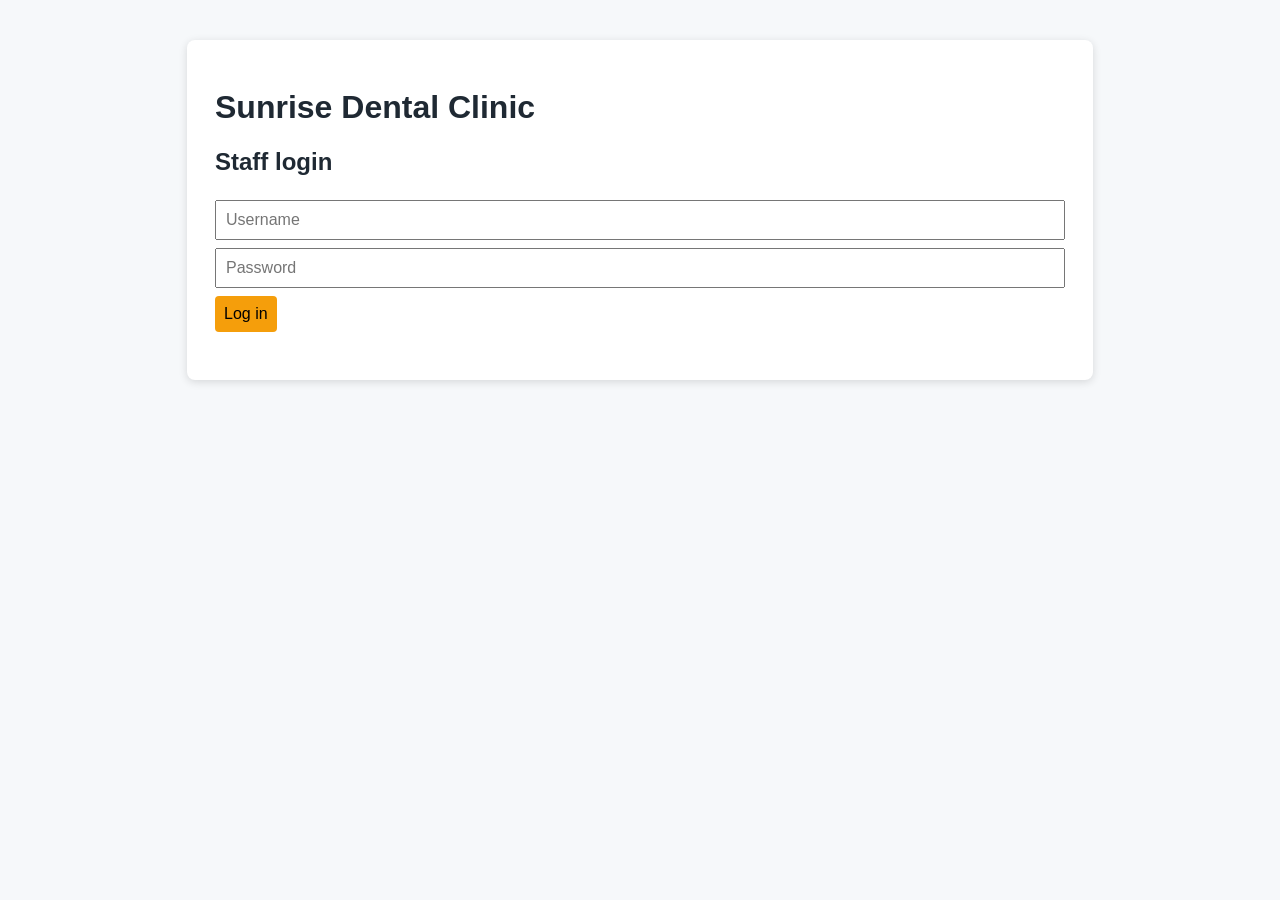
==== src/main/webapp/index.html @ 43057bb0 "Add appointment search to staff page" ====
<!DOCTYPE html><html lang="en"><head><meta charset="UTF-8"><meta name="viewport" content="width=device-width,initial-scale=1"><title>Sunrise Dental Clinic</title><link rel="stylesheet" href="assets/style.css"></head><body><main><h1>Sunrise Dental Clinic</h1><section id="login"><h2>Staff login</h2><form id="loginForm"><input name="username" placeholder="Username" required><input name="password" type="password" placeholder="Password" required><button>Log in</button></form><p id="loginError" class="error"></p></section><section id="app" class="hidden"><p>Signed in as <strong id="staff"></strong> · <button id="logout" class="no-print">Logout</button> · <a href="help.html">Help</a></p><h2>Register appointment</h2><form id="appointmentForm"><input name="patientName" placeholder="Patient name" required><input name="address" placeholder="Address" required><input name="contactNumber" placeholder="Contact number" required><select name="dentistId" id="dentistId" required><option value="">Select a dentist</option></select><select name="treatmentId" id="treatmentId" required><option value="">Select a treatment</option></select><input name="appointmentDate" type="date" required><input name="appointmentTime" type="time" required><button>Save appointment</button></form><p id="message" class="error"></p><section class="catalogue"><h2>Doctors and treatments</h2><form id="dentistForm"><label>Add doctor<input name="fullName" placeholder="Doctor name" required></label><button>Add doctor</button></form><form id="treatmentForm"><label>Add treatment<input name="name" placeholder="Treatment name" required></label><label>Price (Rs.)<input name="price" type="number" min="0" step="0.01" required></label><button>Add treatment</button></form><p id="catalogueMessage" class="error"></p></section><section class="search"><h2>Find appointment</h2><form id="searchForm"><input name="appointmentNumber" placeholder="Appointment number" required><button>Search</button></form><div id="searchResult" class="hidden"></div><p id="searchMessage" class="error"></p></section><h2>Appointments</h2><button id="load">Refresh list</button><table><thead><tr><th>No.</th><th>Patient</th><th>Dentist</th><th>Date/time</th><th>Status</th></tr></thead><tbody id="rows"></tbody></table></section></main><script src="assets/app.js"></script></body></html>
---- src/main/webapp/assets/style.css ----
body{font-family:Arial,sans-serif;background:#f6f8fa;color:#1f2933;margin:0}main{max-width:850px;margin:40px auto;background:#fff;padding:28px;border-radius:8px;box-shadow:0 2px 8px #0002}input,select,button{padding:9px;margin:4px 0;font:inherit}input,select{width:100%;box-sizing:border-box}button{background:#f59e0b;border:0;border-radius:4px;cursor:pointer}table{width:100%;border-collapse:collapse;margin-top:16px}td,th{padding:8px;border-bottom:1px solid #ddd;text-align:left}.hidden{display:none}.error{color:#b91c1c}.catalogue,.search{margin-top:28px;padding-top:12px;border-top:1px solid #ddd}.catalogue form{margin:12px 0}.catalogue label{display:block}#searchResult{background:#f6f8fa;border-radius:4px;margin-top:12px;padding:1px 14px}.receipt{max-width:500px}@media print{button,a,.no-print{display:none}main{box-shadow:none;margin:0}}
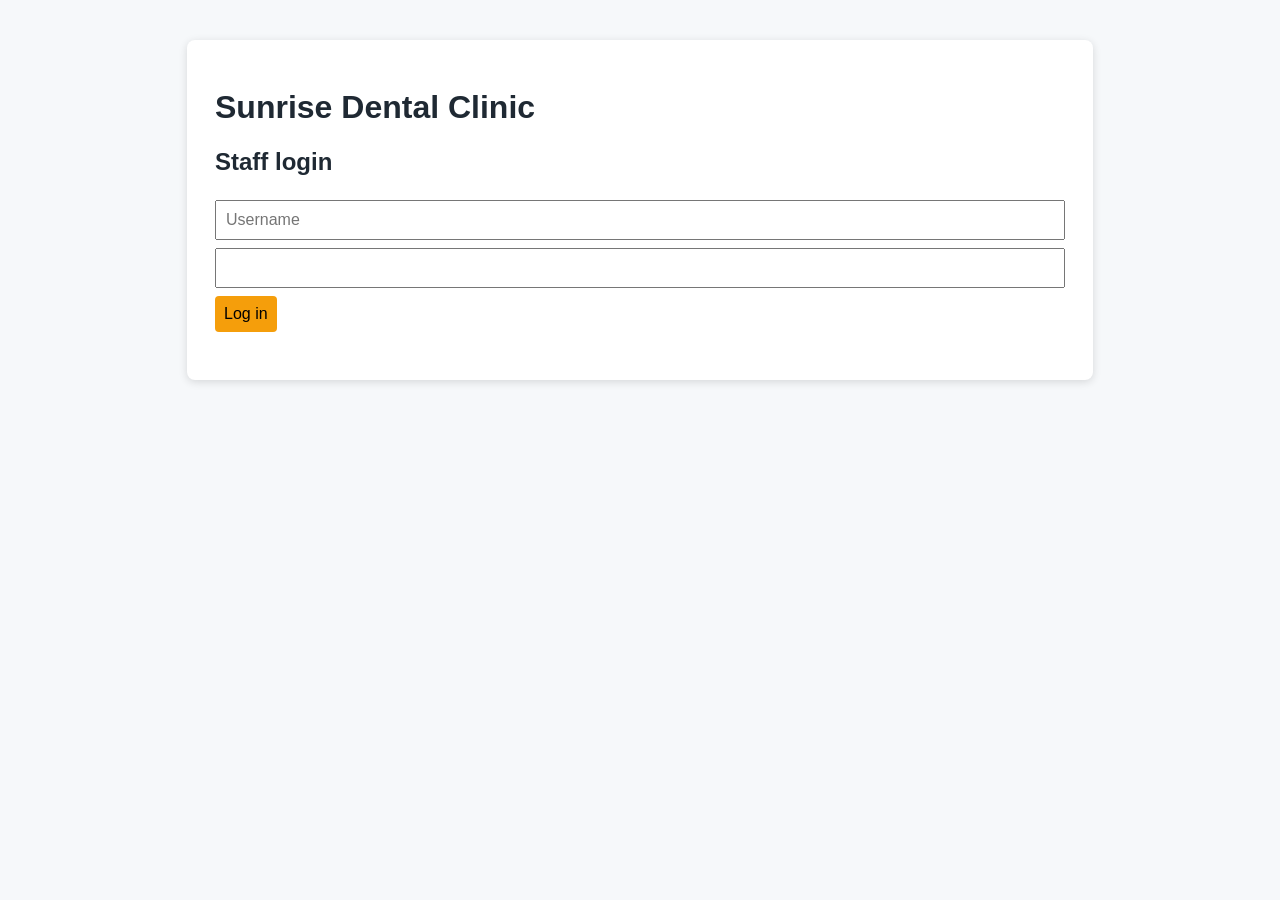
==== commit 1147cc49: "Add report views to staff page" ====
--- a/src/main/webapp/index.html
+++ b/src/main/webapp/index.html
@@ -1 +1 @@
-<!DOCTYPE html><html lang="en"><head><meta charset="UTF-8"><meta name="viewport" content="width=device-width,initial-scale=1"><title>Sunrise Dental Clinic</title><link rel="stylesheet" href="assets/style.css"></head><body><main><h1>Sunrise Dental Clinic</h1><section id="login"><h2>Staff login</h2><form id="loginForm"><input name="username" placeholder="Username" required><input name="password" type="password" placeholder="Password" required><button>Log in</button></form><p id="loginError" class="error"></p></section><section id="app" class="hidden"><p>Signed in as <strong id="staff"></strong> · <button id="logout" class="no-print">Logout</button> · <a href="help.html">Help</a></p><h2>Register appointment</h2><form id="appointmentForm"><input name="patientName" placeholder="Patient name" required><input name="address" placeholder="Address" required><input name="contactNumber" placeholder="Contact number" required><select name="dentistId" id="dentistId" required><option value="">Select a dentist</option></select><select name="treatmentId" id="treatmentId" required><option value="">Select a treatment</option></select><input name="appointmentDate" type="date" required><input name="appointmentTime" type="time" required><button>Save appointment</button></form><p id="message" class="error"></p><section class="catalogue"><h2>Doctors and treatments</h2><form id="dentistForm"><label>Add doctor<input name="fullName" placeholder="Doctor name" required></label><button>Add doctor</button></form><form id="treatmentForm"><label>Add treatment<input name="name" placeholder="Treatment name" required></label><label>Price (Rs.)<input name="price" type="number" min="0" step="0.01" required></label><button>Add treatment</button></form><p id="catalogueMessage" class="error"></p></section><section class="search"><h2>Find appointment</h2><form id="searchForm"><input name="appointmentNumber" placeholder="Appointment number" required><button>Search</button></form><div id="searchResult" class="hidden"></div><p id="searchMessage" class="error"></p></section><h2>Appointments</h2><button id="load">Refresh list</button><table><thead><tr><th>No.</th><th>Patient</th><th>Dentist</th><th>Date/time</th><th>Status</th></tr></thead><tbody id="rows"></tbody></table></section></main><script src="assets/app.js"></script></body></html>
+<!DOCTYPE html><html lang="en"><head><meta charset="UTF-8"><meta name="viewport" content="width=device-width,initial-scale=1"><title>Sunrise Dental Clinic</title><link rel="stylesheet" href="assets/style.css"></head><body><main><h1>Sunrise Dental Clinic</h1><section id="login"><h2>Staff login</h2><form id="loginForm"><input name="username" placeholder="Username" required><input name="password" type="password" required><button>Log in</button></form><p id="loginError" class="error"></p></section><section id="app" class="hidden"><p>Signed in as <strong id="staff"></strong> · <button id="logout" class="no-print">Logout</button> · <a href="help.html">Help</a></p><h2 id="appointmentHeading">Register appointment</h2><form id="appointmentForm"><input name="patientName" placeholder="Patient name" required><input name="address" placeholder="Address" required><input name="contactNumber" placeholder="Contact number" required><select name="dentistId" id="dentistId" required><option value="">Select a dentist</option></select><select name="treatmentId" id="treatmentId" required><option value="">Select a treatment</option></select><input name="appointmentDate" type="date" required><input name="appointmentTime" type="time" required><button id="appointmentSubmit">Save appointment</button><button id="cancelEdit" type="button" class="hidden">Cancel edit</button></form><p id="message" class="error"></p><section class="catalogue"><h2>Doctors and treatments</h2><form id="dentistForm"><label>Add doctor<input name="fullName" placeholder="Doctor name" required></label><button>Add doctor</button></form><form id="treatmentForm"><label>Add treatment<input name="name" placeholder="Treatment name" required></label><label>Price (Rs.)<input name="price" type="number" min="0" step="0.01" required></label><button>Add treatment</button></form><p id="catalogueMessage" class="error"></p></section><section class="search"><h2>Find appointment</h2><form id="searchForm"><input name="appointmentNumber" placeholder="Appointment number" required><button>Search</button></form><div id="searchResult" class="hidden"></div><p id="searchMessage" class="error"></p></section><h2>Appointments</h2><form id="filterForm" class="filters"><label>Date<input name="date" type="date"></label><label>Dentist<select name="dentistId" id="filterDentist"><option value="">All dentists</option></select></label><button>Apply filters</button><button id="clearFilters" type="button">Clear filters</button></form><button id="load">Refresh list</button><table><thead><tr><th>No.</th><th>Patient</th><th>Dentist</th><th>Date/time</th><th>Status</th></tr></thead><tbody id="rows"></tbody></table><section class="reports"><h2>Reports</h2><label>Daily report date<input id="reportDate" type="date"></label><div><button data-report="daily" type="button">Daily appointments</button><button data-report="dentists" type="button">Appointments by dentist</button><button data-report="treatments" type="button">Treatment popularity</button><button data-report="revenue" type="button">Revenue summary</button></div><div id="reportResult"></div><p id="reportMessage" class="error"></p></section></section></main><script src="assets/app.js"></script></body></html>
--- a/src/main/webapp/assets/style.css
+++ b/src/main/webapp/assets/style.css
@@ -1 +1 @@
-body{font-family:Arial,sans-serif;background:#f6f8fa;color:#1f2933;margin:0}main{max-width:850px;margin:40px auto;background:#fff;padding:28px;border-radius:8px;box-shadow:0 2px 8px #0002}input,select,button{padding:9px;margin:4px 0;font:inherit}input,select{width:100%;box-sizing:border-box}button{background:#f59e0b;border:0;border-radius:4px;cursor:pointer}table{width:100%;border-collapse:collapse;margin-top:16px}td,th{padding:8px;border-bottom:1px solid #ddd;text-align:left}.hidden{display:none}.error{color:#b91c1c}.catalogue,.search{margin-top:28px;padding-top:12px;border-top:1px solid #ddd}.catalogue form{margin:12px 0}.catalogue label{display:block}#searchResult{background:#f6f8fa;border-radius:4px;margin-top:12px;padding:1px 14px}.receipt{max-width:500px}@media print{button,a,.no-print{display:none}main{box-shadow:none;margin:0}}
+body{font-family:Arial,sans-serif;background:#f6f8fa;color:#1f2933;margin:0}main{max-width:850px;margin:40px auto;background:#fff;padding:28px;border-radius:8px;box-shadow:0 2px 8px #0002}input,select,button{padding:9px;margin:4px 0;font:inherit}input,select{width:100%;box-sizing:border-box}button{background:#f59e0b;border:0;border-radius:4px;cursor:pointer}table{width:100%;border-collapse:collapse;margin-top:16px}td,th{padding:8px;border-bottom:1px solid #ddd;text-align:left}.hidden{display:none}.error{color:#b91c1c}.catalogue,.search,.reports{margin-top:28px;padding-top:12px;border-top:1px solid #ddd}.catalogue form{margin:12px 0}.catalogue label,.reports label{display:block}.filters{display:flex;gap:8px;align-items:end}.filters label{flex:1}.filters button{height:40px}#searchResult{background:#f6f8fa;border-radius:4px;margin-top:12px;padding:1px 14px}.receipt{max-width:500px}@media print{button,a,.no-print{display:none}main{box-shadow:none;margin:0}}
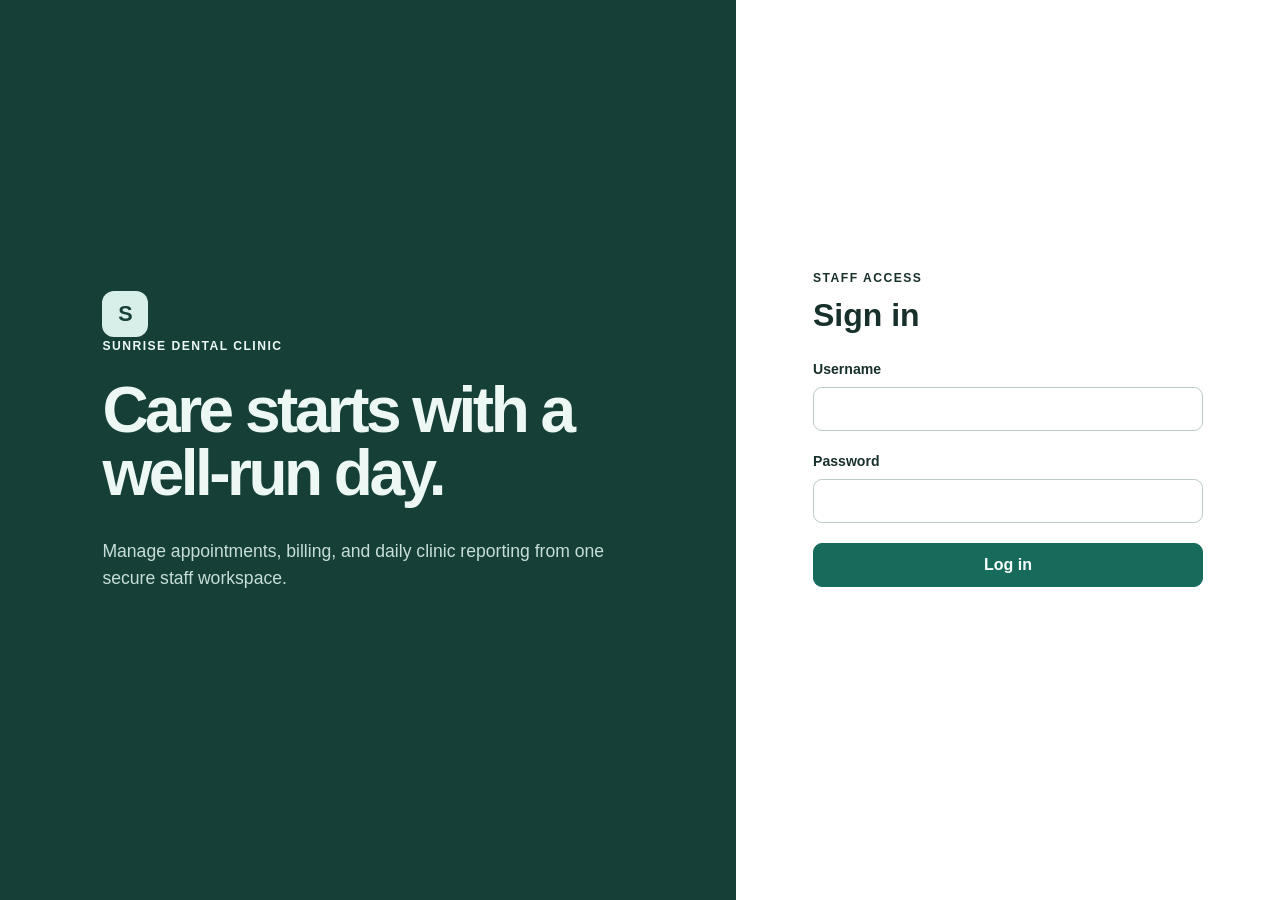
==== commit 8a5f89b5: "Improve the staff interface" ====
--- a/src/main/webapp/index.html
+++ b/src/main/webapp/index.html
@@ -1 +1,129 @@
-<!DOCTYPE html><html lang="en"><head><meta charset="UTF-8"><meta name="viewport" content="width=device-width,initial-scale=1"><title>Sunrise Dental Clinic</title><link rel="stylesheet" href="assets/style.css"></head><body><main><h1>Sunrise Dental Clinic</h1><section id="login"><h2>Staff login</h2><form id="loginForm"><input name="username" placeholder="Username" required><input name="password" type="password" required><button>Log in</button></form><p id="loginError" class="error"></p></section><section id="app" class="hidden"><p>Signed in as <strong id="staff"></strong> · <button id="logout" class="no-print">Logout</button> · <a href="help.html">Help</a></p><h2 id="appointmentHeading">Register appointment</h2><form id="appointmentForm"><input name="patientName" placeholder="Patient name" required><input name="address" placeholder="Address" required><input name="contactNumber" placeholder="Contact number" required><select name="dentistId" id="dentistId" required><option value="">Select a dentist</option></select><select name="treatmentId" id="treatmentId" required><option value="">Select a treatment</option></select><input name="appointmentDate" type="date" required><input name="appointmentTime" type="time" required><button id="appointmentSubmit">Save appointment</button><button id="cancelEdit" type="button" class="hidden">Cancel edit</button></form><p id="message" class="error"></p><section class="catalogue"><h2>Doctors and treatments</h2><form id="dentistForm"><label>Add doctor<input name="fullName" placeholder="Doctor name" required></label><button>Add doctor</button></form><form id="treatmentForm"><label>Add treatment<input name="name" placeholder="Treatment name" required></label><label>Price (Rs.)<input name="price" type="number" min="0" step="0.01" required></label><button>Add treatment</button></form><p id="catalogueMessage" class="error"></p></section><section class="search"><h2>Find appointment</h2><form id="searchForm"><input name="appointmentNumber" placeholder="Appointment number" required><button>Search</button></form><div id="searchResult" class="hidden"></div><p id="searchMessage" class="error"></p></section><h2>Appointments</h2><form id="filterForm" class="filters"><label>Date<input name="date" type="date"></label><label>Dentist<select name="dentistId" id="filterDentist"><option value="">All dentists</option></select></label><button>Apply filters</button><button id="clearFilters" type="button">Clear filters</button></form><button id="load">Refresh list</button><table><thead><tr><th>No.</th><th>Patient</th><th>Dentist</th><th>Date/time</th><th>Status</th></tr></thead><tbody id="rows"></tbody></table><section class="reports"><h2>Reports</h2><label>Daily report date<input id="reportDate" type="date"></label><div><button data-report="daily" type="button">Daily appointments</button><button data-report="dentists" type="button">Appointments by dentist</button><button data-report="treatments" type="button">Treatment popularity</button><button data-report="revenue" type="button">Revenue summary</button></div><div id="reportResult"></div><p id="reportMessage" class="error"></p></section></section></main><script src="assets/app.js"></script></body></html>
+<!DOCTYPE html>
+<html lang="en">
+<head>
+    <meta charset="UTF-8">
+    <meta name="viewport" content="width=device-width,initial-scale=1">
+    <meta name="theme-color" content="#176b5b">
+    <title>Sunrise Dental Clinic</title>
+    <link rel="stylesheet" href="assets/style.css">
+</head>
+<body>
+<section id="login" class="login-shell">
+    <div class="login-intro">
+        <span class="brand-mark" aria-hidden="true">S</span>
+        <p class="eyebrow">Sunrise Dental Clinic</p>
+        <h1>Care starts with a well-run day.</h1>
+        <p>Manage appointments, billing, and daily clinic reporting from one secure staff workspace.</p>
+    </div>
+    <div class="login-panel">
+        <form id="loginForm" class="stack-form">
+            <div>
+                <p class="eyebrow">Staff access</p>
+                <h2>Sign in</h2>
+            </div>
+            <label>Username<input name="username" autocomplete="username" required></label>
+            <label>Password<input name="password" type="password" autocomplete="current-password" required></label>
+            <button type="submit">Log in</button>
+            <p id="loginError" class="form-message error" aria-live="polite"></p>
+        </form>
+    </div>
+</section>
+
+<div id="app" class="app-shell hidden">
+    <aside class="sidebar no-print">
+        <a class="brand" href="#dashboard"><span class="brand-mark" aria-hidden="true">S</span><span>Sunrise Dental<small>Staff workspace</small></span></a>
+        <nav aria-label="Primary navigation">
+            <a href="#dashboard">Dashboard</a>
+            <a href="#newAppointment">New appointment</a>
+            <a href="#appointments">Appointments</a>
+            <a href="#reports">Reports</a>
+            <a href="help.html">Help</a>
+        </nav>
+        <div class="staff-card">
+            <span>Signed in as</span>
+            <strong id="staff"></strong>
+            <button id="logout" class="button-secondary" type="button">Log out</button>
+        </div>
+    </aside>
+
+    <main class="workspace">
+        <header class="page-header">
+            <div><p class="eyebrow">Clinic overview</p><h1>Good morning</h1></div>
+            <a class="button-link" href="#newAppointment">New appointment</a>
+        </header>
+
+        <p id="message" class="app-message" aria-live="polite"></p>
+
+        <section id="dashboard" class="section-block">
+            <div class="section-heading"><h2>Today at a glance</h2><p>Live figures from the clinic database.</p></div>
+            <div class="metrics">
+                <article><span>Today's appointments</span><strong id="todayAppointments">0</strong></article>
+                <article><span>Active appointments</span><strong id="activeAppointments">0</strong></article>
+                <article><span>Cancelled</span><strong id="cancelledAppointments">0</strong></article>
+                <article><span>Bills today</span><strong id="billsToday">0</strong></article>
+                <article class="metric-wide"><span>Today's revenue</span><strong id="revenueToday">Rs. 0.00</strong></article>
+            </div>
+        </section>
+
+        <section id="newAppointment" class="section-block form-section">
+            <div class="section-heading"><h2>Register an appointment</h2><p>Enter the patient details and reserve an available dentist time.</p></div>
+            <form id="appointmentForm" class="form-grid">
+                <label>Patient name<input name="patientName" autocomplete="name" required></label>
+                <label>Contact number<input name="contactNumber" type="tel" autocomplete="tel" placeholder="071 234 5678" required></label>
+                <label class="full-width">Address<input name="address" autocomplete="street-address" required></label>
+                <label>Dentist<select name="dentistId" id="dentistId" required><option value="">Choose a dentist</option></select></label>
+                <label>Treatment<select name="treatmentId" id="treatmentId" required><option value="">Choose a treatment</option></select></label>
+                <label>Appointment date<input id="appointmentDate" name="appointmentDate" type="date" required></label>
+                <label>Appointment time<input name="appointmentTime" type="time" required></label>
+                <div class="form-actions full-width"><button type="submit">Save appointment</button><button type="reset" class="button-secondary">Clear</button></div>
+            </form>
+        </section>
+
+        <section id="appointments" class="section-block">
+            <div class="section-heading"><h2>Appointments</h2><p>Search by appointment number or select a row to view its details.</p></div>
+            <form id="searchForm" class="inline-form">
+                <label><span>Appointment number</span><input name="appointmentNumber" placeholder="APT-XXXXXXXX" required></label>
+                <button type="submit">Search</button>
+                <button id="load" class="button-secondary" type="button">Refresh list</button>
+            </form>
+
+            <section id="appointmentDetail" class="detail-panel hidden" aria-labelledby="detailTitle">
+                <div class="detail-heading"><h3 id="detailTitle">Appointment details</h3><div id="appointmentActions" class="form-actions"><button id="editAppointment" type="button">Edit</button><button id="cancelAppointment" class="button-danger" type="button">Cancel</button></div></div>
+                <dl id="appointmentDetails"></dl>
+            </section>
+
+            <section id="editPanel" class="detail-panel hidden" aria-labelledby="editTitle">
+                <h3 id="editTitle">Edit appointment</h3>
+                <form id="editForm" class="form-grid">
+                    <label>Patient name<input name="patientName" required></label>
+                    <label>Contact number<input name="contactNumber" type="tel" required></label>
+                    <label class="full-width">Address<input name="address" required></label>
+                    <label>Dentist<select name="dentistId" id="editDentistId" required><option value="">Choose a dentist</option></select></label>
+                    <label>Treatment<select name="treatmentId" id="editTreatmentId" required><option value="">Choose a treatment</option></select></label>
+                    <label>Appointment date<input id="editAppointmentDate" name="appointmentDate" type="date" required></label>
+                    <label>Appointment time<input name="appointmentTime" type="time" required></label>
+                    <div class="form-actions full-width"><button type="submit">Save changes</button><button id="closeEdit" class="button-secondary" type="button">Close</button></div>
+                </form>
+            </section>
+
+            <div class="table-wrap"><table><thead><tr><th>Number</th><th>Patient</th><th>Dentist</th><th>Date and time</th><th>Status</th></tr></thead><tbody id="rows"><tr><td colspan="5">Loading appointments...</td></tr></tbody></table></div>
+        </section>
+
+        <section id="reports" class="section-block">
+            <div class="section-heading"><h2>Clinic reports</h2><p>Review workload, treatment activity, and billed revenue.</p></div>
+            <form id="dailyReportForm" class="inline-form">
+                <label><span>Daily report date</span><input id="reportDate" name="date" type="date"></label>
+                <button type="submit">Update reports</button>
+            </form>
+            <div class="report-grid">
+                <section><h3>Daily appointments</h3><div class="table-wrap"><table><thead><tr><th>Date</th><th>Appointments</th></tr></thead><tbody id="dailyReportRows"></tbody></table></div></section>
+                <section><h3>Dentist appointments</h3><div class="table-wrap"><table><thead><tr><th>Dentist</th><th>Appointments</th></tr></thead><tbody id="dentistReportRows"></tbody></table></div></section>
+                <section><h3>Treatment activity</h3><div class="table-wrap"><table><thead><tr><th>Treatment</th><th>Appointments</th></tr></thead><tbody id="treatmentReportRows"></tbody></table></div></section>
+                <section><h3>Revenue</h3><div class="table-wrap"><table><thead><tr><th>Date</th><th>Bills</th><th>Revenue</th></tr></thead><tbody id="revenueReportRows"></tbody></table></div></section>
+            </div>
+        </section>
+    </main>
+</div>
+<script src="assets/app.js"></script>
+</body>
+</html>
--- a/src/main/webapp/assets/style.css
+++ b/src/main/webapp/assets/style.css
@@ -1 +1,159 @@
-body{font-family:Arial,sans-serif;background:#f6f8fa;color:#1f2933;margin:0}main{max-width:850px;margin:40px auto;background:#fff;padding:28px;border-radius:8px;box-shadow:0 2px 8px #0002}input,select,button{padding:9px;margin:4px 0;font:inherit}input,select{width:100%;box-sizing:border-box}button{background:#f59e0b;border:0;border-radius:4px;cursor:pointer}table{width:100%;border-collapse:collapse;margin-top:16px}td,th{padding:8px;border-bottom:1px solid #ddd;text-align:left}.hidden{display:none}.error{color:#b91c1c}.catalogue,.search,.reports{margin-top:28px;padding-top:12px;border-top:1px solid #ddd}.catalogue form{margin:12px 0}.catalogue label,.reports label{display:block}.filters{display:flex;gap:8px;align-items:end}.filters label{flex:1}.filters button{height:40px}#searchResult{background:#f6f8fa;border-radius:4px;margin-top:12px;padding:1px 14px}.receipt{max-width:500px}@media print{button,a,.no-print{display:none}main{box-shadow:none;margin:0}}
+:root {
+    color-scheme: light;
+    --page: #f2f6f5;
+    --surface: #ffffff;
+    --surface-soft: #eaf3f0;
+    --ink: #18302b;
+    --muted: #5f716d;
+    --line: #d7e2df;
+    --accent: #176b5b;
+    --accent-hover: #105548;
+    --danger: #a43b3b;
+    --success: #176b5b;
+    --radius: 12px;
+    --shadow: 0 18px 50px rgba(26, 67, 59, .08);
+}
+
+* { box-sizing: border-box; }
+html { scroll-behavior: smooth; }
+body { margin: 0; background: var(--page); color: var(--ink); font-family: Arial, Helvetica, sans-serif; line-height: 1.5; }
+button, input, select { font: inherit; }
+button, .button-link {
+    min-height: 42px;
+    border: 1px solid var(--accent);
+    border-radius: 9px;
+    background: var(--accent);
+    color: #f8fffd;
+    padding: 9px 16px;
+    font-weight: 700;
+    text-decoration: none;
+    cursor: pointer;
+    transition: background-color .15s ease, transform .15s ease;
+}
+button:hover, .button-link:hover { background: var(--accent-hover); }
+button:active, .button-link:active { transform: translateY(1px); }
+button:disabled { cursor: wait; opacity: .65; }
+.button-secondary { background: transparent; color: var(--accent); border-color: var(--line); }
+.button-secondary:hover { background: var(--surface-soft); }
+.button-danger { background: transparent; color: var(--danger); border-color: #e4bebe; }
+.button-danger:hover { background: #fff0f0; }
+a { color: var(--accent); }
+:focus-visible { outline: 3px solid rgba(23, 107, 91, .28); outline-offset: 2px; }
+.hidden { display: none !important; }
+
+.login-shell { min-height: 100dvh; display: grid; grid-template-columns: minmax(0, 1.15fr) minmax(340px, .85fr); }
+.login-intro { display: flex; flex-direction: column; justify-content: center; padding: clamp(40px, 8vw, 120px); background: #153f37; color: #edf8f5; }
+.login-intro h1 { max-width: 650px; margin: 24px 0 16px; font-size: clamp(2.5rem, 5vw, 5.4rem); line-height: .98; letter-spacing: -.055em; }
+.login-intro > p:last-child { max-width: 520px; color: #c7ded8; font-size: 1.1rem; }
+.login-panel { display: grid; place-items: center; padding: 32px; background: var(--surface); }
+.stack-form { width: min(100%, 390px); display: grid; gap: 20px; }
+.stack-form h2 { margin: 4px 0 0; font-size: 2rem; }
+.eyebrow { margin: 0; color: inherit; font-size: .76rem; font-weight: 800; letter-spacing: .12em; text-transform: uppercase; }
+.brand-mark { display: grid; place-items: center; width: 46px; height: 46px; border-radius: 12px; background: #d8eee8; color: #153f37; font-size: 1.35rem; font-weight: 800; }
+
+label { display: grid; gap: 7px; color: var(--ink); font-size: .88rem; font-weight: 700; }
+input, select { width: 100%; min-height: 44px; border: 1px solid #bacbc7; border-radius: 9px; background: var(--surface); color: var(--ink); padding: 9px 11px; }
+input::placeholder { color: #6d7d79; }
+input:focus, select:focus { border-color: var(--accent); }
+.form-message, .app-message { min-height: 24px; margin: 0; }
+.error { color: #922f2f; }
+.success { color: var(--success); }
+
+.app-shell { display: grid; grid-template-columns: 250px minmax(0, 1fr); min-height: 100dvh; }
+.sidebar { position: sticky; top: 0; height: 100dvh; display: flex; flex-direction: column; padding: 28px 20px; background: #153f37; color: #e9f6f3; }
+.brand { display: flex; align-items: center; gap: 12px; color: #f2fbf9; font-weight: 800; text-decoration: none; }
+.brand small { display: block; margin-top: 2px; color: #a8c9c1; font-size: .72rem; font-weight: 500; }
+.sidebar nav { display: grid; gap: 5px; margin-top: 42px; }
+.sidebar nav a { border-radius: 9px; color: #d4e8e3; padding: 10px 12px; text-decoration: none; }
+.sidebar nav a:hover, .sidebar nav a:focus-visible { background: rgba(255,255,255,.09); color: #fff; }
+.staff-card { display: grid; gap: 7px; margin-top: auto; padding-top: 18px; border-top: 1px solid rgba(255,255,255,.14); }
+.staff-card span { color: #a8c9c1; font-size: .75rem; }
+.staff-card .button-secondary { margin-top: 8px; color: #e9f6f3; border-color: rgba(255,255,255,.26); }
+
+.workspace { width: min(100%, 1320px); margin: 0 auto; padding: 42px clamp(24px, 4vw, 64px) 90px; }
+.page-header { display: flex; align-items: end; justify-content: space-between; gap: 24px; margin-bottom: 26px; }
+.page-header h1 { margin: 3px 0 0; font-size: clamp(2rem, 4vw, 3.4rem); letter-spacing: -.045em; }
+.page-header .eyebrow { color: var(--muted); }
+.section-block { scroll-margin-top: 24px; margin-top: 24px; border: 1px solid var(--line); border-radius: var(--radius); background: var(--surface); padding: clamp(20px, 3vw, 34px); box-shadow: var(--shadow); }
+.section-heading { margin-bottom: 24px; }
+.section-heading h2 { margin: 0 0 5px; font-size: 1.45rem; letter-spacing: -.02em; }
+.section-heading p { margin: 0; color: var(--muted); }
+
+.metrics { display: grid; grid-template-columns: repeat(4, minmax(0, 1fr)); gap: 12px; }
+.metrics article { min-height: 118px; display: flex; flex-direction: column; justify-content: space-between; border-radius: 10px; background: var(--surface-soft); padding: 18px; }
+.metrics span { color: var(--muted); font-size: .82rem; }
+.metrics strong { font-size: clamp(1.8rem, 3vw, 2.6rem); letter-spacing: -.04em; }
+.metrics .metric-wide { grid-column: span 2; background: #153f37; color: #eef9f6; }
+.metrics .metric-wide span { color: #b9d5ce; }
+
+.form-section { border-left: 4px solid var(--accent); }
+.form-grid { display: grid; grid-template-columns: repeat(2, minmax(0, 1fr)); gap: 18px; }
+.full-width { grid-column: 1 / -1; }
+.form-actions { display: flex; align-items: center; flex-wrap: wrap; gap: 9px; }
+.inline-form { display: grid; grid-template-columns: minmax(220px, 1fr) auto auto; align-items: end; gap: 10px; margin-bottom: 22px; }
+.inline-form label span { display: block; }
+.detail-panel { margin: 20px 0; border-radius: 10px; background: var(--surface-soft); padding: 20px; }
+.detail-heading { display: flex; align-items: center; justify-content: space-between; gap: 14px; }
+.detail-panel h3 { margin: 0 0 16px; }
+.detail-heading h3 { margin: 0; }
+dl { display: grid; grid-template-columns: repeat(3, minmax(0, 1fr)); gap: 16px; margin: 20px 0 0; }
+dt { color: var(--muted); font-size: .76rem; }
+dd { margin: 4px 0 0; font-weight: 700; overflow-wrap: anywhere; }
+
+.table-wrap { width: 100%; overflow-x: auto; }
+table { width: 100%; border-collapse: collapse; font-size: .9rem; }
+th, td { padding: 13px 10px; border-bottom: 1px solid var(--line); text-align: left; white-space: nowrap; }
+th { color: var(--muted); font-size: .73rem; letter-spacing: .04em; text-transform: uppercase; }
+tbody tr[tabindex] { cursor: pointer; }
+tbody tr[tabindex]:hover, tbody tr[tabindex]:focus { background: #f1f8f6; outline: none; }
+.report-grid { display: grid; grid-template-columns: repeat(2, minmax(0, 1fr)); gap: 16px; }
+.report-grid > section { border: 1px solid var(--line); border-radius: 10px; padding: 18px; }
+.report-grid h3 { margin: 0 0 12px; font-size: 1rem; }
+
+.receipt { width: min(100% - 32px, 680px); margin: 42px auto; border: 1px solid var(--line); border-radius: var(--radius); background: var(--surface); padding: 36px; box-shadow: var(--shadow); }
+.receipt h1 { margin-bottom: 4px; }
+.receipt h2 { color: var(--muted); font-size: 1rem; font-weight: 500; }
+.receipt dl { grid-template-columns: repeat(2, minmax(0, 1fr)); }
+.receipt-actions { display: flex; gap: 10px; margin-top: 28px; }
+.help-shell { width: min(100% - 32px, 900px); margin: 42px auto; }
+.help-shell header { margin-bottom: 28px; }
+.help-grid { display: grid; grid-template-columns: repeat(2, minmax(0, 1fr)); gap: 14px; }
+.help-grid section { border: 1px solid var(--line); border-radius: var(--radius); background: var(--surface); padding: 22px; }
+.help-grid h2 { margin-top: 0; font-size: 1.05rem; }
+.help-grid p { margin-bottom: 0; color: var(--muted); }
+
+@media (max-width: 980px) {
+    .app-shell { grid-template-columns: 1fr; }
+    .sidebar { position: static; height: auto; display: grid; grid-template-columns: auto 1fr auto; align-items: center; gap: 20px; }
+    .sidebar nav { display: flex; overflow-x: auto; margin: 0; }
+    .staff-card { margin: 0; padding: 0; border: 0; }
+    .staff-card span { display: none; }
+    .metrics { grid-template-columns: repeat(2, minmax(0, 1fr)); }
+}
+
+@media (max-width: 720px) {
+    .login-shell { grid-template-columns: 1fr; }
+    .login-intro { min-height: 42dvh; padding: 34px 24px; }
+    .login-intro h1 { font-size: 2.7rem; }
+    .sidebar { grid-template-columns: 1fr auto; padding: 18px; }
+    .sidebar nav { grid-column: 1 / -1; order: 3; }
+    .staff-card strong { display: none; }
+    .workspace { padding: 28px 16px 70px; }
+    .page-header { align-items: flex-start; }
+    .metrics, .form-grid, .report-grid, dl, .receipt dl { grid-template-columns: 1fr; }
+    .metrics .metric-wide { grid-column: auto; }
+    .inline-form { grid-template-columns: 1fr; align-items: stretch; }
+    .full-width { grid-column: auto; }
+    .detail-heading { align-items: flex-start; flex-direction: column; }
+}
+
+@media (prefers-reduced-motion: reduce) {
+    html { scroll-behavior: auto; }
+    *, *::before, *::after { transition-duration: .01ms !important; }
+}
+
+@media print {
+    body { background: #fff; }
+    button, .button-link, a, .no-print { display: none !important; }
+    .receipt, .section-block { width: 100%; margin: 0; border: 0; box-shadow: none; }
+}
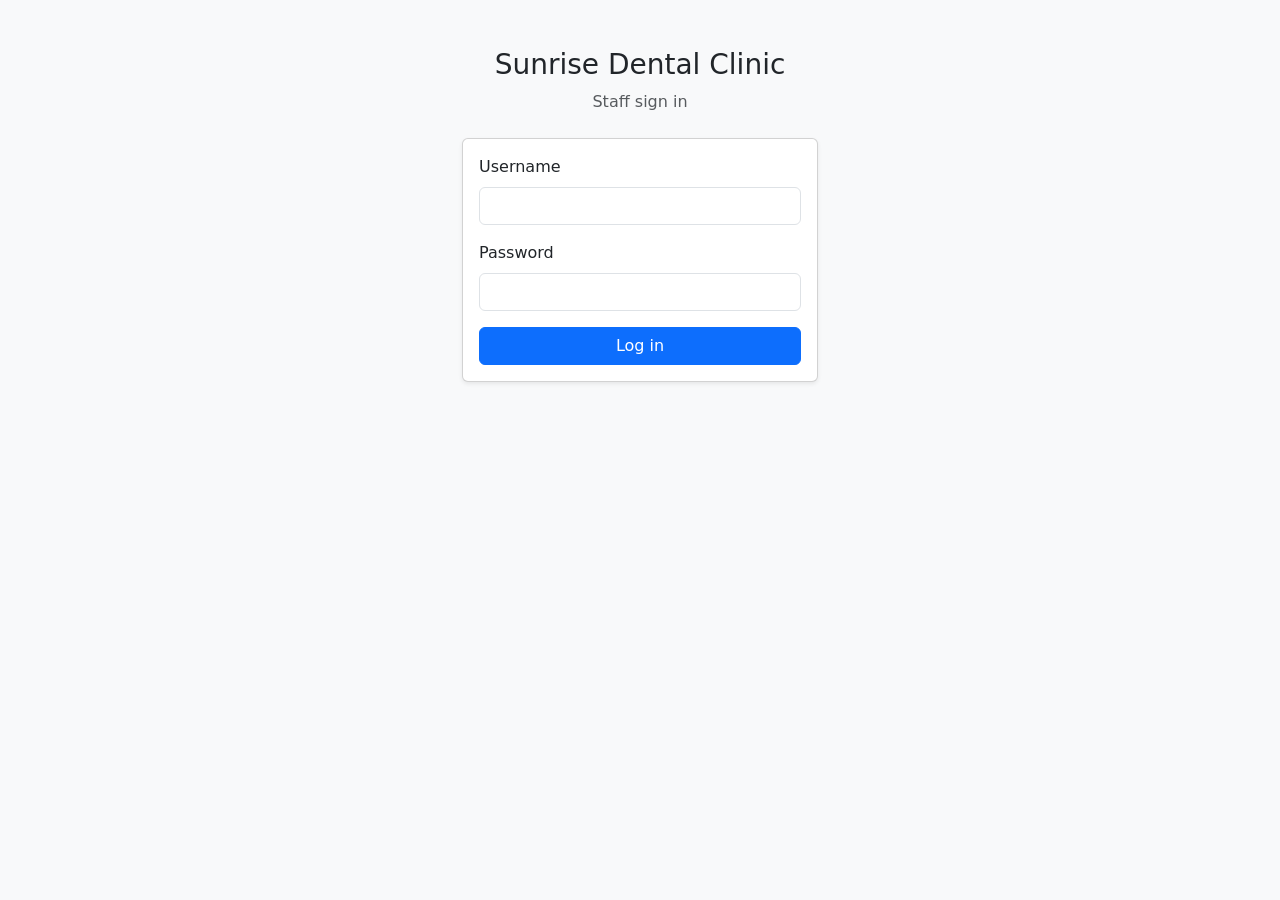
==== commit a0105ae1: "Split staff tools into separate pages" ====
--- a/src/main/webapp/index.html
+++ b/src/main/webapp/index.html
@@ -1,129 +1,25 @@
-<!DOCTYPE html>
+<!doctype html>
 <html lang="en">
 <head>
-    <meta charset="UTF-8">
-    <meta name="viewport" content="width=device-width,initial-scale=1">
-    <meta name="theme-color" content="#176b5b">
-    <title>Sunrise Dental Clinic</title>
-    <link rel="stylesheet" href="assets/style.css">
+    <meta charset="utf-8">
+    <meta name="viewport" content="width=device-width, initial-scale=1">
+    <title>Staff login - Sunrise Dental Clinic</title>
+    <link href="https://cdn.jsdelivr.net/npm/bootstrap@5.3.8/dist/css/bootstrap.min.css" rel="stylesheet" integrity="sha384-sRIl4kxILFvY47J16cr9ZwB07vP4J8+LH7qKQnuqkuIAvNWLzeN8tE5YBujZqJLB" crossorigin="anonymous">
 </head>
-<body>
-<section id="login" class="login-shell">
-    <div class="login-intro">
-        <span class="brand-mark" aria-hidden="true">S</span>
-        <p class="eyebrow">Sunrise Dental Clinic</p>
-        <h1>Care starts with a well-run day.</h1>
-        <p>Manage appointments, billing, and daily clinic reporting from one secure staff workspace.</p>
+<body class="bg-light">
+<main class="container py-5">
+    <div class="row justify-content-center">
+        <div class="col-12 col-sm-9 col-md-6 col-lg-4">
+            <header class="text-center mb-4"><h1 class="h3">Sunrise Dental Clinic</h1><p class="text-body-secondary">Staff sign in</p></header>
+            <form id="loginForm" class="card card-body shadow-sm">
+                <div class="mb-3"><label class="form-label" for="username">Username</label><input class="form-control" id="username" name="username" autocomplete="username" required></div>
+                <div class="mb-3"><label class="form-label" for="password">Password</label><input class="form-control" id="password" name="password" type="password" autocomplete="current-password" required></div>
+                <button class="btn btn-primary" type="submit">Log in</button>
+                <div id="loginError" class="alert alert-danger mt-3 mb-0 d-none" role="alert"></div>
+            </form>
+        </div>
     </div>
-    <div class="login-panel">
-        <form id="loginForm" class="stack-form">
-            <div>
-                <p class="eyebrow">Staff access</p>
-                <h2>Sign in</h2>
-            </div>
-            <label>Username<input name="username" autocomplete="username" required></label>
-            <label>Password<input name="password" type="password" autocomplete="current-password" required></label>
-            <button type="submit">Log in</button>
-            <p id="loginError" class="form-message error" aria-live="polite"></p>
-        </form>
-    </div>
-</section>
-
-<div id="app" class="app-shell hidden">
-    <aside class="sidebar no-print">
-        <a class="brand" href="#dashboard"><span class="brand-mark" aria-hidden="true">S</span><span>Sunrise Dental<small>Staff workspace</small></span></a>
-        <nav aria-label="Primary navigation">
-            <a href="#dashboard">Dashboard</a>
-            <a href="#newAppointment">New appointment</a>
-            <a href="#appointments">Appointments</a>
-            <a href="#reports">Reports</a>
-            <a href="help.html">Help</a>
-        </nav>
-        <div class="staff-card">
-            <span>Signed in as</span>
-            <strong id="staff"></strong>
-            <button id="logout" class="button-secondary" type="button">Log out</button>
-        </div>
-    </aside>
-
-    <main class="workspace">
-        <header class="page-header">
-            <div><p class="eyebrow">Clinic overview</p><h1>Good morning</h1></div>
-            <a class="button-link" href="#newAppointment">New appointment</a>
-        </header>
-
-        <p id="message" class="app-message" aria-live="polite"></p>
-
-        <section id="dashboard" class="section-block">
-            <div class="section-heading"><h2>Today at a glance</h2><p>Live figures from the clinic database.</p></div>
-            <div class="metrics">
-                <article><span>Today's appointments</span><strong id="todayAppointments">0</strong></article>
-                <article><span>Active appointments</span><strong id="activeAppointments">0</strong></article>
-                <article><span>Cancelled</span><strong id="cancelledAppointments">0</strong></article>
-                <article><span>Bills today</span><strong id="billsToday">0</strong></article>
-                <article class="metric-wide"><span>Today's revenue</span><strong id="revenueToday">Rs. 0.00</strong></article>
-            </div>
-        </section>
-
-        <section id="newAppointment" class="section-block form-section">
-            <div class="section-heading"><h2>Register an appointment</h2><p>Enter the patient details and reserve an available dentist time.</p></div>
-            <form id="appointmentForm" class="form-grid">
-                <label>Patient name<input name="patientName" autocomplete="name" required></label>
-                <label>Contact number<input name="contactNumber" type="tel" autocomplete="tel" placeholder="071 234 5678" required></label>
-                <label class="full-width">Address<input name="address" autocomplete="street-address" required></label>
-                <label>Dentist<select name="dentistId" id="dentistId" required><option value="">Choose a dentist</option></select></label>
-                <label>Treatment<select name="treatmentId" id="treatmentId" required><option value="">Choose a treatment</option></select></label>
-                <label>Appointment date<input id="appointmentDate" name="appointmentDate" type="date" required></label>
-                <label>Appointment time<input name="appointmentTime" type="time" required></label>
-                <div class="form-actions full-width"><button type="submit">Save appointment</button><button type="reset" class="button-secondary">Clear</button></div>
-            </form>
-        </section>
-
-        <section id="appointments" class="section-block">
-            <div class="section-heading"><h2>Appointments</h2><p>Search by appointment number or select a row to view its details.</p></div>
-            <form id="searchForm" class="inline-form">
-                <label><span>Appointment number</span><input name="appointmentNumber" placeholder="APT-XXXXXXXX" required></label>
-                <button type="submit">Search</button>
-                <button id="load" class="button-secondary" type="button">Refresh list</button>
-            </form>
-
-            <section id="appointmentDetail" class="detail-panel hidden" aria-labelledby="detailTitle">
-                <div class="detail-heading"><h3 id="detailTitle">Appointment details</h3><div id="appointmentActions" class="form-actions"><button id="editAppointment" type="button">Edit</button><button id="cancelAppointment" class="button-danger" type="button">Cancel</button></div></div>
-                <dl id="appointmentDetails"></dl>
-            </section>
-
-            <section id="editPanel" class="detail-panel hidden" aria-labelledby="editTitle">
-                <h3 id="editTitle">Edit appointment</h3>
-                <form id="editForm" class="form-grid">
-                    <label>Patient name<input name="patientName" required></label>
-                    <label>Contact number<input name="contactNumber" type="tel" required></label>
-                    <label class="full-width">Address<input name="address" required></label>
-                    <label>Dentist<select name="dentistId" id="editDentistId" required><option value="">Choose a dentist</option></select></label>
-                    <label>Treatment<select name="treatmentId" id="editTreatmentId" required><option value="">Choose a treatment</option></select></label>
-                    <label>Appointment date<input id="editAppointmentDate" name="appointmentDate" type="date" required></label>
-                    <label>Appointment time<input name="appointmentTime" type="time" required></label>
-                    <div class="form-actions full-width"><button type="submit">Save changes</button><button id="closeEdit" class="button-secondary" type="button">Close</button></div>
-                </form>
-            </section>
-
-            <div class="table-wrap"><table><thead><tr><th>Number</th><th>Patient</th><th>Dentist</th><th>Date and time</th><th>Status</th></tr></thead><tbody id="rows"><tr><td colspan="5">Loading appointments...</td></tr></tbody></table></div>
-        </section>
-
-        <section id="reports" class="section-block">
-            <div class="section-heading"><h2>Clinic reports</h2><p>Review workload, treatment activity, and billed revenue.</p></div>
-            <form id="dailyReportForm" class="inline-form">
-                <label><span>Daily report date</span><input id="reportDate" name="date" type="date"></label>
-                <button type="submit">Update reports</button>
-            </form>
-            <div class="report-grid">
-                <section><h3>Daily appointments</h3><div class="table-wrap"><table><thead><tr><th>Date</th><th>Appointments</th></tr></thead><tbody id="dailyReportRows"></tbody></table></div></section>
-                <section><h3>Dentist appointments</h3><div class="table-wrap"><table><thead><tr><th>Dentist</th><th>Appointments</th></tr></thead><tbody id="dentistReportRows"></tbody></table></div></section>
-                <section><h3>Treatment activity</h3><div class="table-wrap"><table><thead><tr><th>Treatment</th><th>Appointments</th></tr></thead><tbody id="treatmentReportRows"></tbody></table></div></section>
-                <section><h3>Revenue</h3><div class="table-wrap"><table><thead><tr><th>Date</th><th>Bills</th><th>Revenue</th></tr></thead><tbody id="revenueReportRows"></tbody></table></div></section>
-            </div>
-        </section>
-    </main>
-</div>
-<script src="assets/app.js"></script>
+</main>
+<script src="assets/login.js"></script>
 </body>
 </html>
